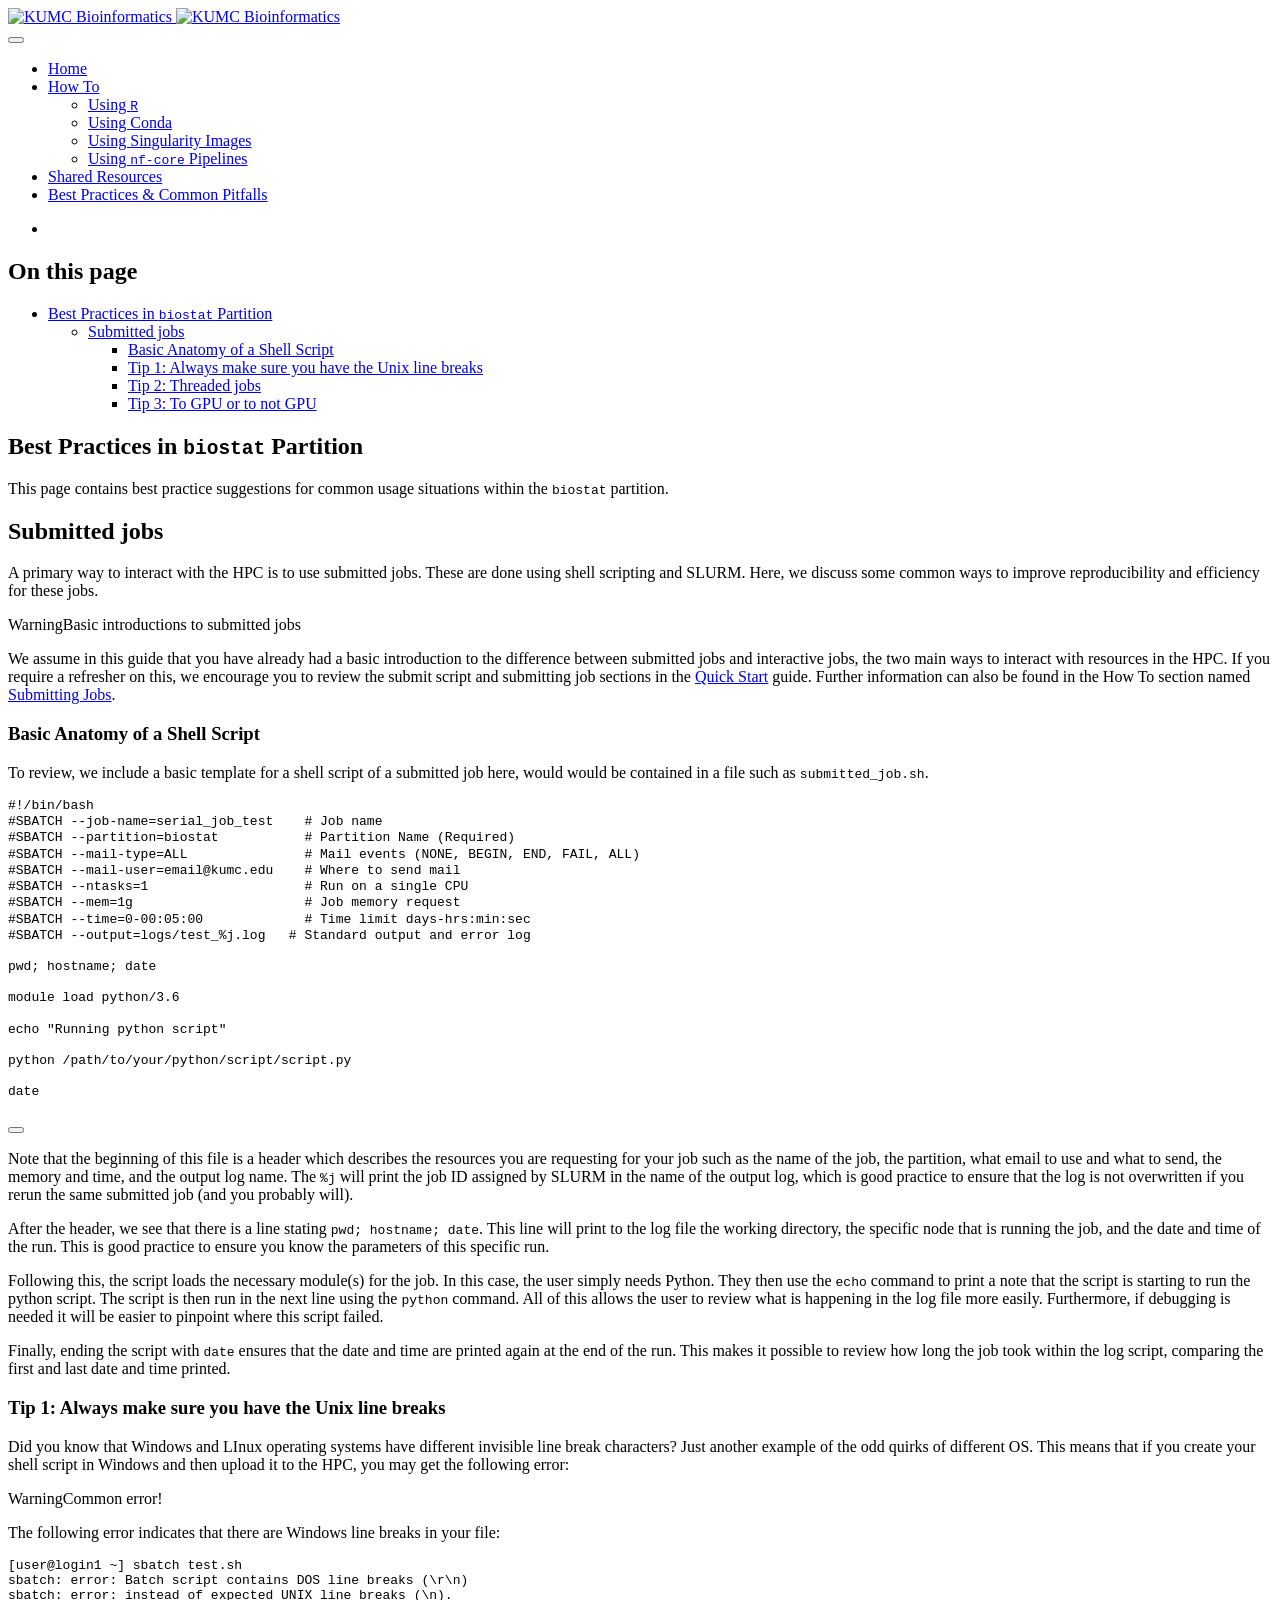
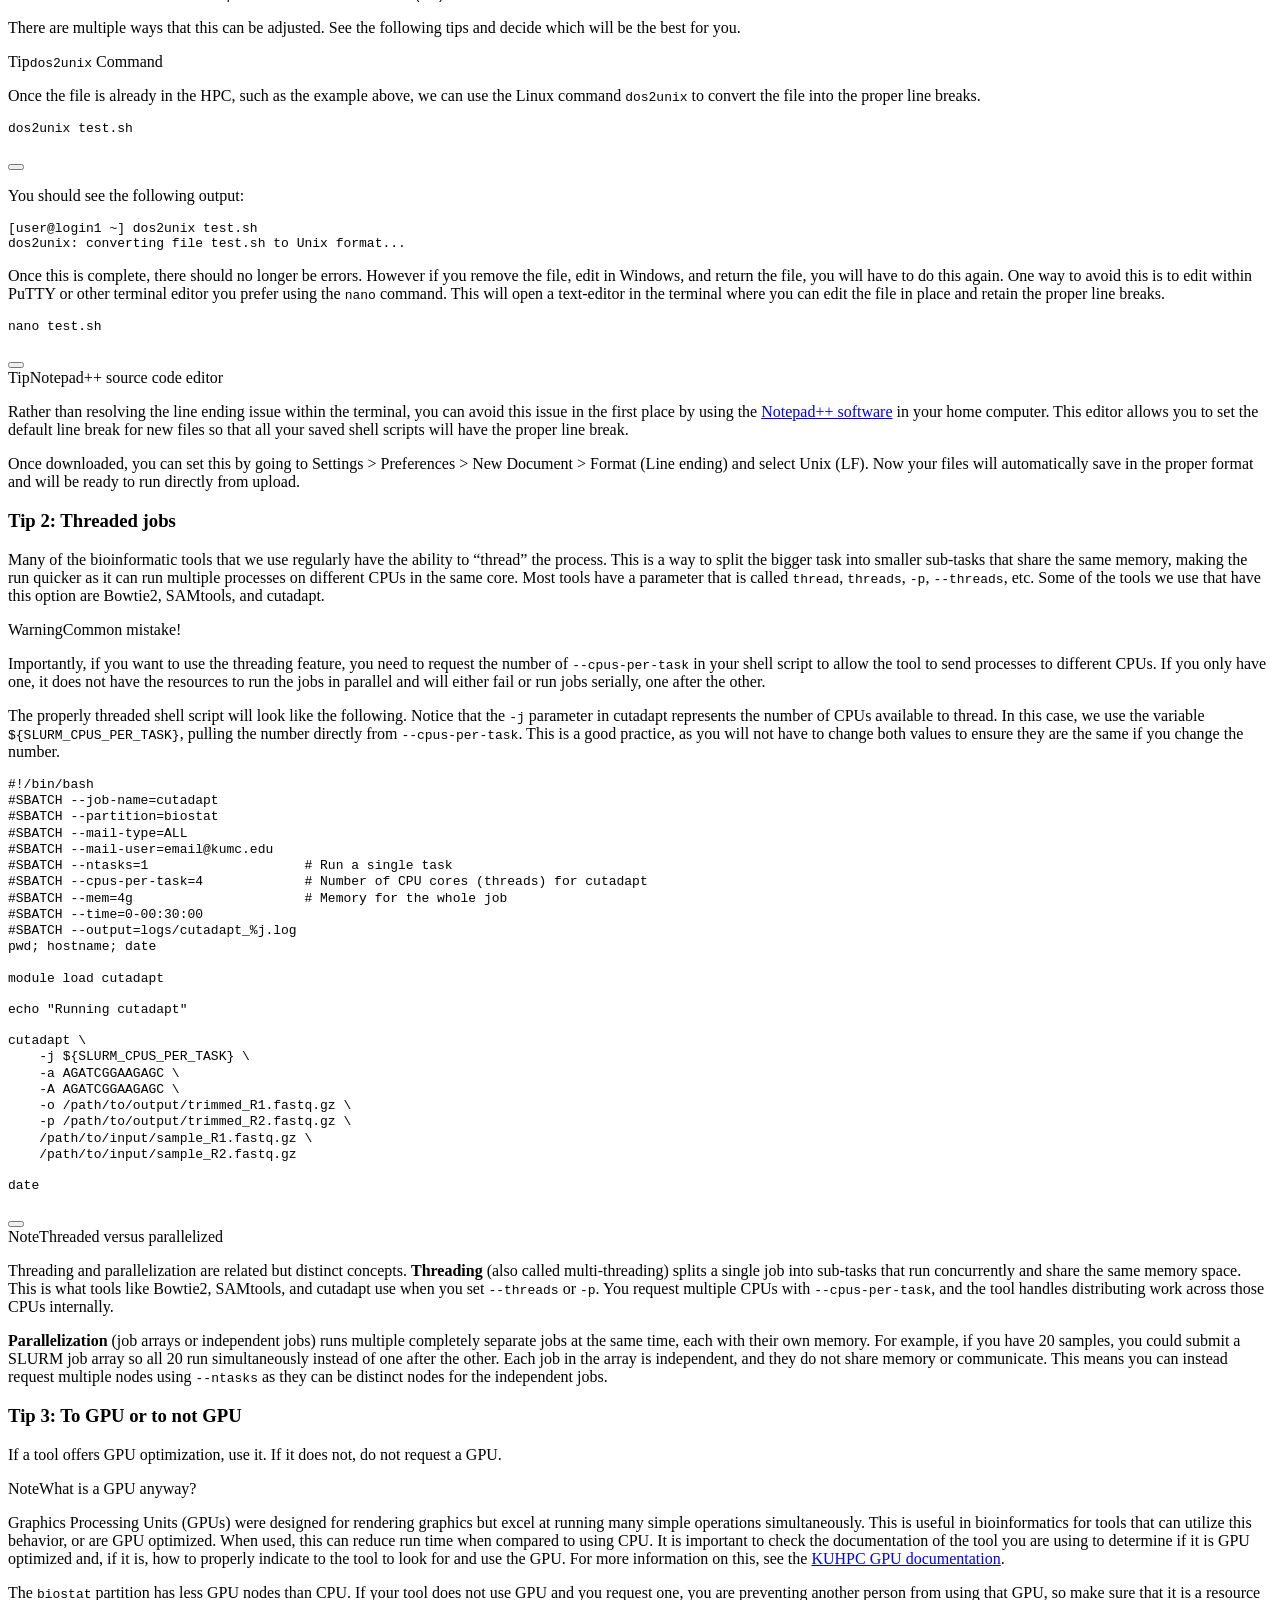
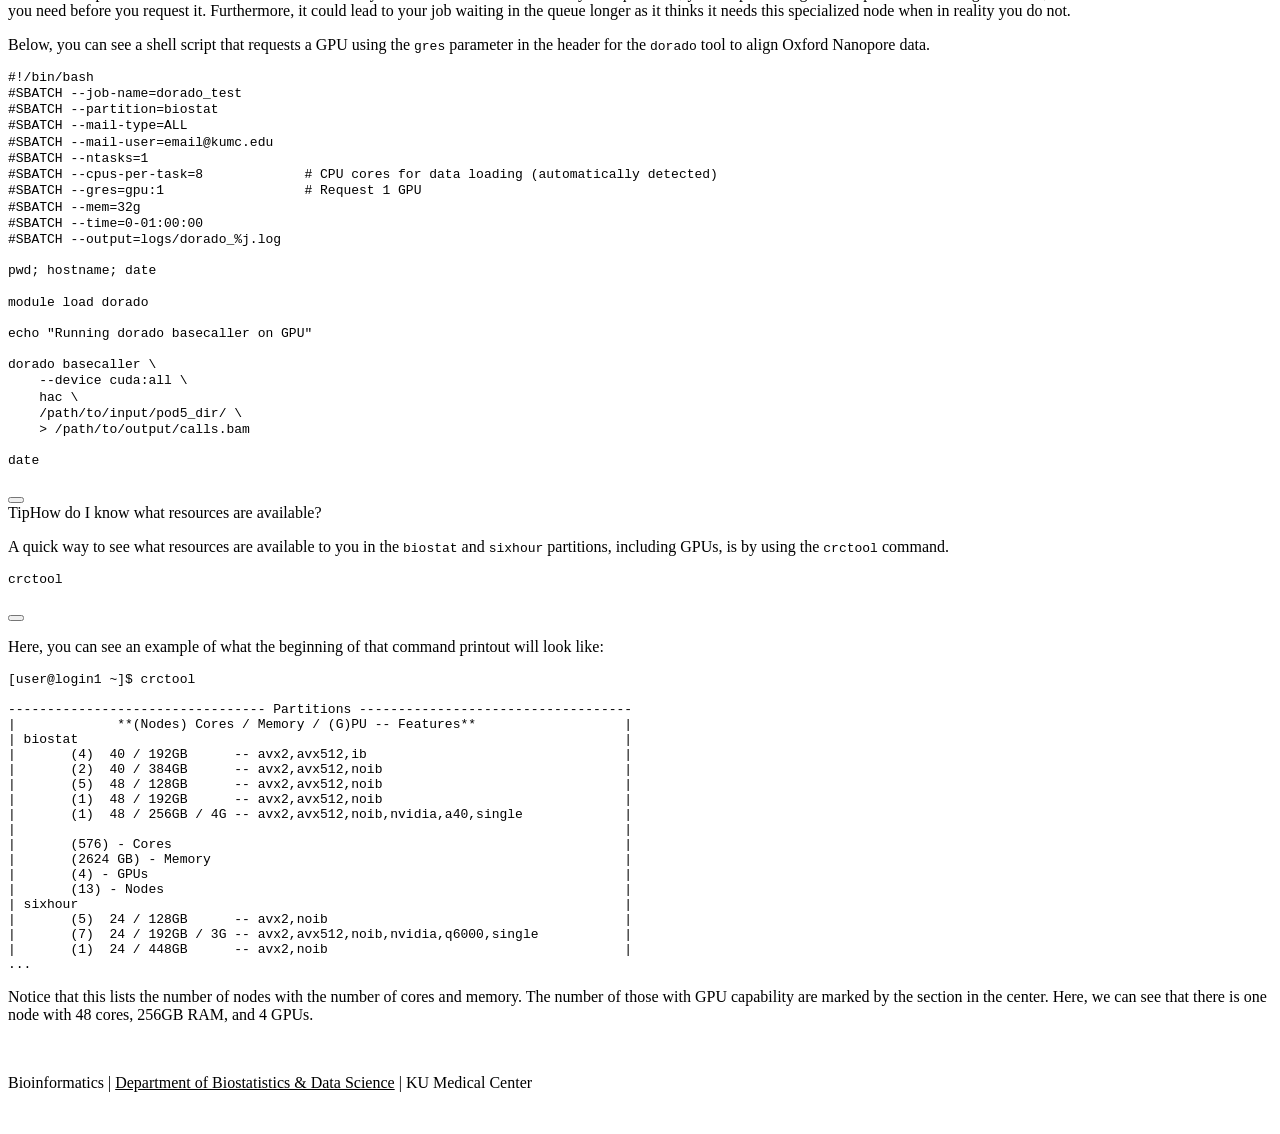
==== docs/best-practices.html @ 010bc14e "Update nf-core" ====
<!DOCTYPE html>
<html xmlns="http://www.w3.org/1999/xhtml" lang="en" xml:lang="en"><head>

<meta charset="utf-8">
<meta name="generator" content="quarto-1.8.25">

<meta name="viewport" content="width=device-width, initial-scale=1.0, user-scalable=yes">


<title>best-practices – Bioinformatics</title>
<style>
code{white-space: pre-wrap;}
span.smallcaps{font-variant: small-caps;}
div.columns{display: flex; gap: min(4vw, 1.5em);}
div.column{flex: auto; overflow-x: auto;}
div.hanging-indent{margin-left: 1.5em; text-indent: -1.5em;}
ul.task-list{list-style: none;}
ul.task-list li input[type="checkbox"] {
  width: 0.8em;
  margin: 0 0.8em 0.2em -1em; /* quarto-specific, see https://github.com/quarto-dev/quarto-cli/issues/4556 */ 
  vertical-align: middle;
}
/* CSS for syntax highlighting */
html { -webkit-text-size-adjust: 100%; }
pre > code.sourceCode { white-space: pre; position: relative; }
pre > code.sourceCode > span { display: inline-block; line-height: 1.25; }
pre > code.sourceCode > span:empty { height: 1.2em; }
.sourceCode { overflow: visible; }
code.sourceCode > span { color: inherit; text-decoration: inherit; }
div.sourceCode { margin: 1em 0; }
pre.sourceCode { margin: 0; }
@media screen {
div.sourceCode { overflow: auto; }
}
@media print {
pre > code.sourceCode { white-space: pre-wrap; }
pre > code.sourceCode > span { text-indent: -5em; padding-left: 5em; }
}
pre.numberSource code
  { counter-reset: source-line 0; }
pre.numberSource code > span
  { position: relative; left: -4em; counter-increment: source-line; }
pre.numberSource code > span > a:first-child::before
  { content: counter(source-line);
    position: relative; left: -1em; text-align: right; vertical-align: baseline;
    border: none; display: inline-block;
    -webkit-touch-callout: none; -webkit-user-select: none;
    -khtml-user-select: none; -moz-user-select: none;
    -ms-user-select: none; user-select: none;
    padding: 0 4px; width: 4em;
  }
pre.numberSource { margin-left: 3em;  padding-left: 4px; }
div.sourceCode
  {   }
@media screen {
pre > code.sourceCode > span > a:first-child::before { text-decoration: underline; }
}
</style>


<script src="site_libs/quarto-nav/quarto-nav.js"></script>
<script src="site_libs/quarto-nav/headroom.min.js"></script>
<script src="site_libs/clipboard/clipboard.min.js"></script>
<script src="site_libs/quarto-search/autocomplete.umd.js"></script>
<script src="site_libs/quarto-search/fuse.min.js"></script>
<script src="site_libs/quarto-search/quarto-search.js"></script>
<meta name="quarto:offset" content="./">
<script src="site_libs/quarto-html/quarto.js" type="module"></script>
<script src="site_libs/quarto-html/tabsets/tabsets.js" type="module"></script>
<script src="site_libs/quarto-html/axe/axe-check.js" type="module"></script>
<script src="site_libs/quarto-html/popper.min.js"></script>
<script src="site_libs/quarto-html/tippy.umd.min.js"></script>
<script src="site_libs/quarto-html/anchor.min.js"></script>
<link href="site_libs/quarto-html/tippy.css" rel="stylesheet">
<link href="site_libs/quarto-html/quarto-syntax-highlighting-7b89279ff1a6dce999919e0e67d4d9ec.css" rel="stylesheet" id="quarto-text-highlighting-styles">
<script src="site_libs/bootstrap/bootstrap.min.js"></script>
<link href="site_libs/bootstrap/bootstrap-icons.css" rel="stylesheet">
<link href="site_libs/bootstrap/bootstrap-247893eebfcb6f5b0aedf5adb7fff1b5.min.css" rel="stylesheet" append-hash="true" id="quarto-bootstrap" data-mode="light">
<script id="quarto-search-options" type="application/json">{
  "location": "navbar",
  "copy-button": false,
  "collapse-after": 3,
  "panel-placement": "end",
  "type": "overlay",
  "limit": 50,
  "keyboard-shortcut": [
    "f",
    "/",
    "s"
  ],
  "show-item-context": false,
  "language": {
    "search-no-results-text": "No results",
    "search-matching-documents-text": "matching documents",
    "search-copy-link-title": "Copy link to search",
    "search-hide-matches-text": "Hide additional matches",
    "search-more-match-text": "more match in this document",
    "search-more-matches-text": "more matches in this document",
    "search-clear-button-title": "Clear",
    "search-text-placeholder": "",
    "search-detached-cancel-button-title": "Cancel",
    "search-submit-button-title": "Submit",
    "search-label": "Search"
  }
}</script>


</head>

<body class="nav-fixed quarto-light">

<div id="quarto-search-results"></div>
  <header id="quarto-header" class="headroom fixed-top">
    <nav class="navbar navbar-expand-lg " data-bs-theme="dark">
      <div class="navbar-container container-fluid">
      <div class="navbar-brand-container mx-auto">
    <a href="./index.html" class="navbar-brand navbar-brand-logo">
    <img src="./assets/jaydoc.png" alt="KUMC Bioinformatics" class="navbar-logo light-content">
    <img src="./assets/jaydoc.png" alt="KUMC Bioinformatics" class="navbar-logo dark-content">
    </a>
  </div>
            <div id="quarto-search" class="" title="Search"></div>
          <button class="navbar-toggler" type="button" data-bs-toggle="collapse" data-bs-target="#navbarCollapse" aria-controls="navbarCollapse" role="menu" aria-expanded="false" aria-label="Toggle navigation" onclick="if (window.quartoToggleHeadroom) { window.quartoToggleHeadroom(); }">
  <span class="navbar-toggler-icon"></span>
</button>
          <div class="collapse navbar-collapse" id="navbarCollapse">
            <ul class="navbar-nav navbar-nav-scroll me-auto">
  <li class="nav-item">
    <a class="nav-link" href="./index.html"> 
<span class="menu-text">Home</span></a>
  </li>  
  <li class="nav-item dropdown ">
    <a class="nav-link dropdown-toggle" href="#" id="nav-menu-how-to" role="link" data-bs-toggle="dropdown" aria-expanded="false">
 <span class="menu-text">How To</span>
    </a>
    <ul class="dropdown-menu" aria-labelledby="nav-menu-how-to">    
        <li>
    <a class="dropdown-item" href="./hpc-R.html">
 <span class="dropdown-text">Using <code>R</code></span></a>
  </li>  
        <li>
    <a class="dropdown-item" href="./using-conda.html">
 <span class="dropdown-text">Using Conda</span></a>
  </li>  
        <li>
    <a class="dropdown-item" href="./hpc-images.html">
 <span class="dropdown-text">Using Singularity Images</span></a>
  </li>  
        <li>
    <a class="dropdown-item" href="./hpc-nfcore.html">
 <span class="dropdown-text">Using <code>nf-core</code> Pipelines</span></a>
  </li>  
    </ul>
  </li>
  <li class="nav-item">
    <a class="nav-link" href="./hpc-shared-resources.html"> 
<span class="menu-text">Shared Resources</span></a>
  </li>  
  <li class="nav-item">
    <a class="nav-link active" href="./best-practices.html" aria-current="page"> 
<span class="menu-text">Best Practices &amp; Common Pitfalls</span></a>
  </li>  
</ul>
            <ul class="navbar-nav navbar-nav-scroll ms-auto">
  <li class="nav-item compact">
    <a class="nav-link" href="https://github.com/kumc-bioinformatics/kumc-bioinformatics"> <i class="bi bi-github" role="img" aria-label="GitHub">
</i> 
<span class="menu-text"></span></a>
  </li>  
</ul>
          </div> <!-- /navcollapse -->
            <div class="quarto-navbar-tools">
</div>
      </div> <!-- /container-fluid -->
    </nav>
</header>
<!-- content -->
<div id="quarto-content" class="quarto-container page-columns page-rows-contents page-layout-article page-navbar">
<!-- sidebar -->
<!-- margin-sidebar -->
    <div id="quarto-margin-sidebar" class="sidebar margin-sidebar">
        <nav id="TOC" role="doc-toc" class="toc-active">
    <h2 id="toc-title">On this page</h2>
   
  <ul>
  <li><a href="#best-practices-in-biostat-partition" id="toc-best-practices-in-biostat-partition" class="nav-link active" data-scroll-target="#best-practices-in-biostat-partition">Best Practices in <code>biostat</code> Partition</a>
  <ul class="collapse">
  <li><a href="#submitted-jobs" id="toc-submitted-jobs" class="nav-link" data-scroll-target="#submitted-jobs">Submitted jobs</a>
  <ul class="collapse">
  <li><a href="#basic-anatomy-of-a-shell-script" id="toc-basic-anatomy-of-a-shell-script" class="nav-link" data-scroll-target="#basic-anatomy-of-a-shell-script">Basic Anatomy of a Shell Script</a></li>
  <li><a href="#tip-1-always-make-sure-you-have-the-unix-line-breaks" id="toc-tip-1-always-make-sure-you-have-the-unix-line-breaks" class="nav-link" data-scroll-target="#tip-1-always-make-sure-you-have-the-unix-line-breaks">Tip 1: Always make sure you have the Unix line breaks</a></li>
  <li><a href="#tip-2-threaded-jobs" id="toc-tip-2-threaded-jobs" class="nav-link" data-scroll-target="#tip-2-threaded-jobs">Tip 2: Threaded jobs</a></li>
  <li><a href="#tip-3-to-gpu-or-to-not-gpu" id="toc-tip-3-to-gpu-or-to-not-gpu" class="nav-link" data-scroll-target="#tip-3-to-gpu-or-to-not-gpu">Tip 3: To GPU or to not GPU</a></li>
  </ul></li>
  </ul></li>
  </ul>
</nav>
    </div>
<!-- main -->
<main class="content" id="quarto-document-content"><header id="title-block-header" class="quarto-title-block"></header>




<section id="best-practices-in-biostat-partition" class="level1">
<h1>Best Practices in <code>biostat</code> Partition</h1>
<p>This page contains best practice suggestions for common usage situations within the <code>biostat</code> partition.</p>
<section id="submitted-jobs" class="level2">
<h2 class="anchored" data-anchor-id="submitted-jobs">Submitted jobs</h2>
<p>A primary way to interact with the HPC is to use submitted jobs. These are done using shell scripting and SLURM. Here, we discuss some common ways to improve reproducibility and efficiency for these jobs.</p>
<div class="callout callout-style-default callout-warning callout-titled">
<div class="callout-header d-flex align-content-center">
<div class="callout-icon-container">
<i class="callout-icon"></i>
</div>
<div class="callout-title-container flex-fill">
<span class="screen-reader-only">Warning</span>Basic introductions to submitted jobs
</div>
</div>
<div class="callout-body-container callout-body">
<p>We assume in this guide that you have already had a basic introduction to the difference between submitted jobs and interactive jobs, the two main ways to interact with resources in the HPC. If you require a refresher on this, we encourage you to review the submit script and submitting job sections in the <a href="https://docs.crc.ku.edu/quick-start/#submit-script">Quick Start</a> guide. Further information can also be found in the How To section named <a href="https://docs.crc.ku.edu/how-to/submitting-jobs/">Submitting Jobs</a>.</p>
</div>
</div>
<section id="basic-anatomy-of-a-shell-script" class="level3">
<h3 class="anchored" data-anchor-id="basic-anatomy-of-a-shell-script">Basic Anatomy of a Shell Script</h3>
<p>To review, we include a basic template for a shell script of a submitted job here, would would be contained in a file such as <code>submitted_job.sh</code>.</p>
<div class="code-copy-outer-scaffold"><div class="sourceCode" id="cb1"><pre class="sourceCode bash code-with-copy"><code class="sourceCode bash"><span id="cb1-1"><a href="#cb1-1" aria-hidden="true" tabindex="-1"></a><span class="co">#!/bin/bash</span></span>
<span id="cb1-2"><a href="#cb1-2" aria-hidden="true" tabindex="-1"></a><span class="co">#SBATCH --job-name=serial_job_test    # Job name</span></span>
<span id="cb1-3"><a href="#cb1-3" aria-hidden="true" tabindex="-1"></a><span class="co">#SBATCH --partition=biostat           # Partition Name (Required)</span></span>
<span id="cb1-4"><a href="#cb1-4" aria-hidden="true" tabindex="-1"></a><span class="co">#SBATCH --mail-type=ALL               # Mail events (NONE, </span><span class="re">BEGIN</span><span class="co">, </span><span class="re">END</span><span class="co">, FAIL, ALL)</span></span>
<span id="cb1-5"><a href="#cb1-5" aria-hidden="true" tabindex="-1"></a><span class="co">#SBATCH --mail-user=email@kumc.edu    # Where to send mail</span></span>
<span id="cb1-6"><a href="#cb1-6" aria-hidden="true" tabindex="-1"></a><span class="co">#SBATCH --ntasks=1                    # Run on a single CPU</span></span>
<span id="cb1-7"><a href="#cb1-7" aria-hidden="true" tabindex="-1"></a><span class="co">#SBATCH --mem=1g                      # Job memory request</span></span>
<span id="cb1-8"><a href="#cb1-8" aria-hidden="true" tabindex="-1"></a><span class="co">#SBATCH --time=0-00:05:00             # Time limit days-hrs:min:sec</span></span>
<span id="cb1-9"><a href="#cb1-9" aria-hidden="true" tabindex="-1"></a><span class="co">#SBATCH --output=logs/test_%j.log   # Standard output and error log</span></span>
<span id="cb1-10"><a href="#cb1-10" aria-hidden="true" tabindex="-1"></a></span>
<span id="cb1-11"><a href="#cb1-11" aria-hidden="true" tabindex="-1"></a><span class="bu">pwd</span><span class="kw">;</span> <span class="fu">hostname</span><span class="kw">;</span> <span class="fu">date</span></span>
<span id="cb1-12"><a href="#cb1-12" aria-hidden="true" tabindex="-1"></a></span>
<span id="cb1-13"><a href="#cb1-13" aria-hidden="true" tabindex="-1"></a><span class="ex">module</span> load python/3.6</span>
<span id="cb1-14"><a href="#cb1-14" aria-hidden="true" tabindex="-1"></a></span>
<span id="cb1-15"><a href="#cb1-15" aria-hidden="true" tabindex="-1"></a><span class="bu">echo</span> <span class="st">"Running python script"</span></span>
<span id="cb1-16"><a href="#cb1-16" aria-hidden="true" tabindex="-1"></a></span>
<span id="cb1-17"><a href="#cb1-17" aria-hidden="true" tabindex="-1"></a><span class="ex">python</span> /path/to/your/python/script/script.py</span>
<span id="cb1-18"><a href="#cb1-18" aria-hidden="true" tabindex="-1"></a></span>
<span id="cb1-19"><a href="#cb1-19" aria-hidden="true" tabindex="-1"></a><span class="fu">date</span></span></code></pre></div><button title="Copy to Clipboard" class="code-copy-button"><i class="bi"></i></button></div>
<p>Note that the beginning of this file is a header which describes the resources you are requesting for your job such as the name of the job, the partition, what email to use and what to send, the memory and time, and the output log name. The <code>%j</code> will print the job ID assigned by SLURM in the name of the output log, which is good practice to ensure that the log is not overwritten if you rerun the same submitted job (and you probably will).</p>
<p>After the header, we see that there is a line stating <code>pwd; hostname; date</code>. This line will print to the log file the working directory, the specific node that is running the job, and the date and time of the run. This is good practice to ensure you know the parameters of this specific run.</p>
<p>Following this, the script loads the necessary module(s) for the job. In this case, the user simply needs Python. They then use the <code>echo</code> command to print a note that the script is starting to run the python script. The script is then run in the next line using the <code>python</code> command. All of this allows the user to review what is happening in the log file more easily. Furthermore, if debugging is needed it will be easier to pinpoint where this script failed.</p>
<p>Finally, ending the script with <code>date</code> ensures that the date and time are printed again at the end of the run. This makes it possible to review how long the job took within the log script, comparing the first and last date and time printed.</p>
</section>
<section id="tip-1-always-make-sure-you-have-the-unix-line-breaks" class="level3">
<h3 class="anchored" data-anchor-id="tip-1-always-make-sure-you-have-the-unix-line-breaks">Tip 1: Always make sure you have the Unix line breaks</h3>
<p>Did you know that Windows and LInux operating systems have different invisible line break characters? Just another example of the odd quirks of different OS. This means that if you create your shell script in Windows and then upload it to the HPC, you may get the following error:</p>
<div class="callout callout-style-default callout-warning callout-titled">
<div class="callout-header d-flex align-content-center">
<div class="callout-icon-container">
<i class="callout-icon"></i>
</div>
<div class="callout-title-container flex-fill">
<span class="screen-reader-only">Warning</span>Common error!
</div>
</div>
<div class="callout-body-container callout-body">
<p>The following error indicates that there are Windows line breaks in your file:</p>
<pre class="console"><code>[user@login1 ~] sbatch test.sh
sbatch: error: Batch script contains DOS line breaks (\r\n)
sbatch: error: instead of expected UNIX line breaks (\n).</code></pre>
</div>
</div>
<p>There are multiple ways that this can be adjusted. See the following tips and decide which will be the best for you.</p>
<div class="callout callout-style-default callout-tip callout-titled">
<div class="callout-header d-flex align-content-center">
<div class="callout-icon-container">
<i class="callout-icon"></i>
</div>
<div class="callout-title-container flex-fill">
<span class="screen-reader-only">Tip</span><code>dos2unix</code> Command
</div>
</div>
<div class="callout-body-container callout-body">
<p>Once the file is already in the HPC, such as the example above, we can use the Linux command <code>dos2unix</code> to convert the file into the proper line breaks.</p>
<div class="code-copy-outer-scaffold"><div class="sourceCode" id="cb3"><pre class="sourceCode bash code-with-copy"><code class="sourceCode bash"><span id="cb3-1"><a href="#cb3-1" aria-hidden="true" tabindex="-1"></a><span class="ex">dos2unix</span> test.sh</span></code></pre></div><button title="Copy to Clipboard" class="code-copy-button"><i class="bi"></i></button></div>
<p>You should see the following output:</p>
<pre class="console"><code>[user@login1 ~] dos2unix test.sh
dos2unix: converting file test.sh to Unix format...</code></pre>
<p>Once this is complete, there should no longer be errors. However if you remove the file, edit in Windows, and return the file, you will have to do this again. One way to avoid this is to edit within PuTTY or other terminal editor you prefer using the <code>nano</code> command. This will open a text-editor in the terminal where you can edit the file in place and retain the proper line breaks.</p>
<div class="code-copy-outer-scaffold"><div class="sourceCode" id="cb5"><pre class="sourceCode bash code-with-copy"><code class="sourceCode bash"><span id="cb5-1"><a href="#cb5-1" aria-hidden="true" tabindex="-1"></a><span class="fu">nano</span> test.sh</span></code></pre></div><button title="Copy to Clipboard" class="code-copy-button"><i class="bi"></i></button></div>
</div>
</div>
<div class="callout callout-style-default callout-tip callout-titled">
<div class="callout-header d-flex align-content-center">
<div class="callout-icon-container">
<i class="callout-icon"></i>
</div>
<div class="callout-title-container flex-fill">
<span class="screen-reader-only">Tip</span>Notepad++ source code editor
</div>
</div>
<div class="callout-body-container callout-body">
<p>Rather than resolving the line ending issue within the terminal, you can avoid this issue in the first place by using the <a href="https://notepad-plus-plus.org/">Notepad++ software</a> in your home computer. This editor allows you to set the default line break for new files so that all your saved shell scripts will have the proper line break.</p>
<p>Once downloaded, you can set this by going to Settings &gt; Preferences &gt; New Document &gt; Format (Line ending) and select Unix (LF). Now your files will automatically save in the proper format and will be ready to run directly from upload.</p>
</div>
</div>
</section>
<section id="tip-2-threaded-jobs" class="level3">
<h3 class="anchored" data-anchor-id="tip-2-threaded-jobs">Tip 2: Threaded jobs</h3>
<p>Many of the bioinformatic tools that we use regularly have the ability to “thread” the process. This is a way to split the bigger task into smaller sub-tasks that share the same memory, making the run quicker as it can run multiple processes on different CPUs in the same core. Most tools have a parameter that is called <code>thread</code>, <code>threads</code>, <code>-p</code>, <code>--threads</code>, etc. Some of the tools we use that have this option are Bowtie2, SAMtools, and cutadapt.</p>
<div class="callout callout-style-default callout-warning callout-titled">
<div class="callout-header d-flex align-content-center">
<div class="callout-icon-container">
<i class="callout-icon"></i>
</div>
<div class="callout-title-container flex-fill">
<span class="screen-reader-only">Warning</span>Common mistake!
</div>
</div>
<div class="callout-body-container callout-body">
<p>Importantly, if you want to use the threading feature, you need to request the number of <code>--cpus-per-task</code> in your shell script to allow the tool to send processes to different CPUs. If you only have one, it does not have the resources to run the jobs in parallel and will either fail or run jobs serially, one after the other.</p>
</div>
</div>
<p>The properly threaded shell script will look like the following. Notice that the <code>-j</code> parameter in cutadapt represents the number of CPUs available to thread. In this case, we use the variable <code>${SLURM_CPUS_PER_TASK}</code>, pulling the number directly from <code>--cpus-per-task</code>. This is a good practice, as you will not have to change both values to ensure they are the same if you change the number.</p>
<div class="code-copy-outer-scaffold"><div class="sourceCode" id="cb6"><pre class="sourceCode bash code-with-copy"><code class="sourceCode bash"><span id="cb6-1"><a href="#cb6-1" aria-hidden="true" tabindex="-1"></a><span class="co">#!/bin/bash</span></span>
<span id="cb6-2"><a href="#cb6-2" aria-hidden="true" tabindex="-1"></a><span class="co">#SBATCH --job-name=cutadapt</span></span>
<span id="cb6-3"><a href="#cb6-3" aria-hidden="true" tabindex="-1"></a><span class="co">#SBATCH --partition=biostat</span></span>
<span id="cb6-4"><a href="#cb6-4" aria-hidden="true" tabindex="-1"></a><span class="co">#SBATCH --mail-type=ALL</span></span>
<span id="cb6-5"><a href="#cb6-5" aria-hidden="true" tabindex="-1"></a><span class="co">#SBATCH --mail-user=email@kumc.edu</span></span>
<span id="cb6-6"><a href="#cb6-6" aria-hidden="true" tabindex="-1"></a><span class="co">#SBATCH --ntasks=1                    # Run a single task</span></span>
<span id="cb6-7"><a href="#cb6-7" aria-hidden="true" tabindex="-1"></a><span class="co">#SBATCH --cpus-per-task=4             # Number of CPU cores (threads) for cutadapt</span></span>
<span id="cb6-8"><a href="#cb6-8" aria-hidden="true" tabindex="-1"></a><span class="co">#SBATCH --mem=4g                      # Memory for the whole job</span></span>
<span id="cb6-9"><a href="#cb6-9" aria-hidden="true" tabindex="-1"></a><span class="co">#SBATCH --time=0-00:30:00</span></span>
<span id="cb6-10"><a href="#cb6-10" aria-hidden="true" tabindex="-1"></a><span class="co">#SBATCH --output=logs/cutadapt_%j.log</span></span>
<span id="cb6-11"><a href="#cb6-11" aria-hidden="true" tabindex="-1"></a><span class="bu">pwd</span><span class="kw">;</span> <span class="fu">hostname</span><span class="kw">;</span> <span class="fu">date</span></span>
<span id="cb6-12"><a href="#cb6-12" aria-hidden="true" tabindex="-1"></a></span>
<span id="cb6-13"><a href="#cb6-13" aria-hidden="true" tabindex="-1"></a><span class="ex">module</span> load cutadapt</span>
<span id="cb6-14"><a href="#cb6-14" aria-hidden="true" tabindex="-1"></a></span>
<span id="cb6-15"><a href="#cb6-15" aria-hidden="true" tabindex="-1"></a><span class="bu">echo</span> <span class="st">"Running cutadapt"</span></span>
<span id="cb6-16"><a href="#cb6-16" aria-hidden="true" tabindex="-1"></a></span>
<span id="cb6-17"><a href="#cb6-17" aria-hidden="true" tabindex="-1"></a><span class="ex">cutadapt</span> <span class="dt">\</span></span>
<span id="cb6-18"><a href="#cb6-18" aria-hidden="true" tabindex="-1"></a>    <span class="at">-j</span> <span class="va">${SLURM_CPUS_PER_TASK}</span> <span class="dt">\</span></span>
<span id="cb6-19"><a href="#cb6-19" aria-hidden="true" tabindex="-1"></a>    <span class="at">-a</span> AGATCGGAAGAGC <span class="dt">\</span></span>
<span id="cb6-20"><a href="#cb6-20" aria-hidden="true" tabindex="-1"></a>    <span class="at">-A</span> AGATCGGAAGAGC <span class="dt">\</span></span>
<span id="cb6-21"><a href="#cb6-21" aria-hidden="true" tabindex="-1"></a>    <span class="at">-o</span> /path/to/output/trimmed_R1.fastq.gz <span class="dt">\</span></span>
<span id="cb6-22"><a href="#cb6-22" aria-hidden="true" tabindex="-1"></a>    <span class="at">-p</span> /path/to/output/trimmed_R2.fastq.gz <span class="dt">\</span></span>
<span id="cb6-23"><a href="#cb6-23" aria-hidden="true" tabindex="-1"></a>    /path/to/input/sample_R1.fastq.gz <span class="dt">\</span></span>
<span id="cb6-24"><a href="#cb6-24" aria-hidden="true" tabindex="-1"></a>    /path/to/input/sample_R2.fastq.gz</span>
<span id="cb6-25"><a href="#cb6-25" aria-hidden="true" tabindex="-1"></a></span>
<span id="cb6-26"><a href="#cb6-26" aria-hidden="true" tabindex="-1"></a><span class="fu">date</span></span></code></pre></div><button title="Copy to Clipboard" class="code-copy-button"><i class="bi"></i></button></div>
<div class="callout callout-style-default callout-note callout-titled">
<div class="callout-header d-flex align-content-center">
<div class="callout-icon-container">
<i class="callout-icon"></i>
</div>
<div class="callout-title-container flex-fill">
<span class="screen-reader-only">Note</span>Threaded versus parallelized
</div>
</div>
<div class="callout-body-container callout-body">
<p>Threading and parallelization are related but distinct concepts. <strong>Threading</strong> (also called multi-threading) splits a single job into sub-tasks that run concurrently and share the same memory space. This is what tools like Bowtie2, SAMtools, and cutadapt use when you set <code>--threads</code> or <code>-p</code>. You request multiple CPUs with <code>--cpus-per-task</code>, and the tool handles distributing work across those CPUs internally.</p>
<p><strong>Parallelization</strong> (job arrays or independent jobs) runs multiple completely separate jobs at the same time, each with their own memory. For example, if you have 20 samples, you could submit a SLURM job array so all 20 run simultaneously instead of one after the other. Each job in the array is independent, and they do not share memory or communicate. This means you can instead request multiple nodes using <code>--ntasks</code> as they can be distinct nodes for the independent jobs.</p>
</div>
</div>
</section>
<section id="tip-3-to-gpu-or-to-not-gpu" class="level3">
<h3 class="anchored" data-anchor-id="tip-3-to-gpu-or-to-not-gpu">Tip 3: To GPU or to not GPU</h3>
<p>If a tool offers GPU optimization, use it. If it does not, do not request a GPU.</p>
<div class="callout callout-style-default callout-note callout-titled">
<div class="callout-header d-flex align-content-center">
<div class="callout-icon-container">
<i class="callout-icon"></i>
</div>
<div class="callout-title-container flex-fill">
<span class="screen-reader-only">Note</span>What is a GPU anyway?
</div>
</div>
<div class="callout-body-container callout-body">
<p>Graphics Processing Units (GPUs) were designed for rendering graphics but excel at running many simple operations simultaneously. This is useful in bioinformatics for tools that can utilize this behavior, or are GPU optimized. When used, this can reduce run time when compared to using CPU. It is important to check the documentation of the tool you are using to determine if it is GPU optimized and, if it is, how to properly indicate to the tool to look for and use the GPU. For more information on this, see the <a href="https://docs.crc.ku.edu/how-to/submitting-jobs/#gpu">KUHPC GPU documentation</a>.</p>
</div>
</div>
<p>The <code>biostat</code> partition has less GPU nodes than CPU. If your tool does not use GPU and you request one, you are preventing another person from using that GPU, so make sure that it is a resource you need before you request it. Furthermore, it could lead to your job waiting in the queue longer as it thinks it needs this specialized node when in reality you do not.</p>
<p>Below, you can see a shell script that requests a GPU using the <code>gres</code> parameter in the header for the <code>dorado</code> tool to align Oxford Nanopore data.</p>
<div class="code-copy-outer-scaffold"><div class="sourceCode" id="cb7"><pre class="sourceCode bash code-with-copy"><code class="sourceCode bash"><span id="cb7-1"><a href="#cb7-1" aria-hidden="true" tabindex="-1"></a><span class="co">#!/bin/bash</span></span>
<span id="cb7-2"><a href="#cb7-2" aria-hidden="true" tabindex="-1"></a><span class="co">#SBATCH --job-name=dorado_test</span></span>
<span id="cb7-3"><a href="#cb7-3" aria-hidden="true" tabindex="-1"></a><span class="co">#SBATCH --partition=biostat</span></span>
<span id="cb7-4"><a href="#cb7-4" aria-hidden="true" tabindex="-1"></a><span class="co">#SBATCH --mail-type=ALL</span></span>
<span id="cb7-5"><a href="#cb7-5" aria-hidden="true" tabindex="-1"></a><span class="co">#SBATCH --mail-user=email@kumc.edu</span></span>
<span id="cb7-6"><a href="#cb7-6" aria-hidden="true" tabindex="-1"></a><span class="co">#SBATCH --ntasks=1</span></span>
<span id="cb7-7"><a href="#cb7-7" aria-hidden="true" tabindex="-1"></a><span class="co">#SBATCH --cpus-per-task=8             # CPU cores for data loading (automatically detected)</span></span>
<span id="cb7-8"><a href="#cb7-8" aria-hidden="true" tabindex="-1"></a><span class="co">#SBATCH --gres=gpu:1                  # Request 1 GPU</span></span>
<span id="cb7-9"><a href="#cb7-9" aria-hidden="true" tabindex="-1"></a><span class="co">#SBATCH --mem=32g</span></span>
<span id="cb7-10"><a href="#cb7-10" aria-hidden="true" tabindex="-1"></a><span class="co">#SBATCH --time=0-01:00:00</span></span>
<span id="cb7-11"><a href="#cb7-11" aria-hidden="true" tabindex="-1"></a><span class="co">#SBATCH --output=logs/dorado_%j.log</span></span>
<span id="cb7-12"><a href="#cb7-12" aria-hidden="true" tabindex="-1"></a></span>
<span id="cb7-13"><a href="#cb7-13" aria-hidden="true" tabindex="-1"></a><span class="bu">pwd</span><span class="kw">;</span> <span class="fu">hostname</span><span class="kw">;</span> <span class="fu">date</span></span>
<span id="cb7-14"><a href="#cb7-14" aria-hidden="true" tabindex="-1"></a></span>
<span id="cb7-15"><a href="#cb7-15" aria-hidden="true" tabindex="-1"></a><span class="ex">module</span> load dorado</span>
<span id="cb7-16"><a href="#cb7-16" aria-hidden="true" tabindex="-1"></a></span>
<span id="cb7-17"><a href="#cb7-17" aria-hidden="true" tabindex="-1"></a><span class="bu">echo</span> <span class="st">"Running dorado basecaller on GPU"</span></span>
<span id="cb7-18"><a href="#cb7-18" aria-hidden="true" tabindex="-1"></a></span>
<span id="cb7-19"><a href="#cb7-19" aria-hidden="true" tabindex="-1"></a><span class="ex">dorado</span> basecaller <span class="dt">\</span></span>
<span id="cb7-20"><a href="#cb7-20" aria-hidden="true" tabindex="-1"></a>    <span class="at">--device</span> cuda:all <span class="dt">\</span></span>
<span id="cb7-21"><a href="#cb7-21" aria-hidden="true" tabindex="-1"></a>    hac <span class="dt">\</span></span>
<span id="cb7-22"><a href="#cb7-22" aria-hidden="true" tabindex="-1"></a>    /path/to/input/pod5_dir/ <span class="dt">\</span></span>
<span id="cb7-23"><a href="#cb7-23" aria-hidden="true" tabindex="-1"></a>    <span class="op">&gt;</span> /path/to/output/calls.bam</span>
<span id="cb7-24"><a href="#cb7-24" aria-hidden="true" tabindex="-1"></a></span>
<span id="cb7-25"><a href="#cb7-25" aria-hidden="true" tabindex="-1"></a><span class="fu">date</span></span></code></pre></div><button title="Copy to Clipboard" class="code-copy-button"><i class="bi"></i></button></div>
<div class="callout callout-style-default callout-tip callout-titled">
<div class="callout-header d-flex align-content-center">
<div class="callout-icon-container">
<i class="callout-icon"></i>
</div>
<div class="callout-title-container flex-fill">
<span class="screen-reader-only">Tip</span>How do I know what resources are available?
</div>
</div>
<div class="callout-body-container callout-body">
<p>A quick way to see what resources are available to you in the <code>biostat</code> and <code>sixhour</code> partitions, including GPUs, is by using the <code>crctool</code> command.</p>
<div class="code-copy-outer-scaffold"><div class="sourceCode" id="cb8"><pre class="sourceCode bash code-with-copy"><code class="sourceCode bash"><span id="cb8-1"><a href="#cb8-1" aria-hidden="true" tabindex="-1"></a><span class="ex">crctool</span></span></code></pre></div><button title="Copy to Clipboard" class="code-copy-button"><i class="bi"></i></button></div>
<p>Here, you can see an example of what the beginning of that command printout will look like:</p>
<pre class="console"><code>[user@login1 ~]$ crctool

--------------------------------- Partitions -----------------------------------
|             **(Nodes) Cores / Memory / (G)PU -- Features**                   |
| biostat                                                                      |
|       (4)  40 / 192GB      -- avx2,avx512,ib                                 |
|       (2)  40 / 384GB      -- avx2,avx512,noib                               |
|       (5)  48 / 128GB      -- avx2,avx512,noib                               |
|       (1)  48 / 192GB      -- avx2,avx512,noib                               |
|       (1)  48 / 256GB / 4G -- avx2,avx512,noib,nvidia,a40,single             |
|                                                                              |
|       (576) - Cores                                                          |
|       (2624 GB) - Memory                                                     |
|       (4) - GPUs                                                             |
|       (13) - Nodes                                                           |
| sixhour                                                                      |
|       (5)  24 / 128GB      -- avx2,noib                                      |
|       (7)  24 / 192GB / 3G -- avx2,avx512,noib,nvidia,q6000,single           |
|       (1)  24 / 448GB      -- avx2,noib                                      |
...</code></pre>
<p>Notice that this lists the number of nodes with the number of cores and memory. The number of those with GPU capability are marked by the section in the center. Here, we can see that there is one node with 48 cores, 256GB RAM, and 4 GPUs.</p>
</div>
</div>


</section>
</section>
</section>

</main> <!-- /main -->
<script id="quarto-html-after-body" type="application/javascript">
  window.document.addEventListener("DOMContentLoaded", function (event) {
    const icon = "";
    const anchorJS = new window.AnchorJS();
    anchorJS.options = {
      placement: 'right',
      icon: icon
    };
    anchorJS.add('.anchored');
    const isCodeAnnotation = (el) => {
      for (const clz of el.classList) {
        if (clz.startsWith('code-annotation-')) {                     
          return true;
        }
      }
      return false;
    }
    const onCopySuccess = function(e) {
      // button target
      const button = e.trigger;
      // don't keep focus
      button.blur();
      // flash "checked"
      button.classList.add('code-copy-button-checked');
      var currentTitle = button.getAttribute("title");
      button.setAttribute("title", "Copied!");
      let tooltip;
      if (window.bootstrap) {
        button.setAttribute("data-bs-toggle", "tooltip");
        button.setAttribute("data-bs-placement", "left");
        button.setAttribute("data-bs-title", "Copied!");
        tooltip = new bootstrap.Tooltip(button, 
          { trigger: "manual", 
            customClass: "code-copy-button-tooltip",
            offset: [0, -8]});
        tooltip.show();    
      }
      setTimeout(function() {
        if (tooltip) {
          tooltip.hide();
          button.removeAttribute("data-bs-title");
          button.removeAttribute("data-bs-toggle");
          button.removeAttribute("data-bs-placement");
        }
        button.setAttribute("title", currentTitle);
        button.classList.remove('code-copy-button-checked');
      }, 1000);
      // clear code selection
      e.clearSelection();
    }
    const getTextToCopy = function(trigger) {
      const outerScaffold = trigger.parentElement.cloneNode(true);
      const codeEl = outerScaffold.querySelector('code');
      for (const childEl of codeEl.children) {
        if (isCodeAnnotation(childEl)) {
          childEl.remove();
        }
      }
      return codeEl.innerText;
    }
    const clipboard = new window.ClipboardJS('.code-copy-button:not([data-in-quarto-modal])', {
      text: getTextToCopy
    });
    clipboard.on('success', onCopySuccess);
    if (window.document.getElementById('quarto-embedded-source-code-modal')) {
      const clipboardModal = new window.ClipboardJS('.code-copy-button[data-in-quarto-modal]', {
        text: getTextToCopy,
        container: window.document.getElementById('quarto-embedded-source-code-modal')
      });
      clipboardModal.on('success', onCopySuccess);
    }
      var localhostRegex = new RegExp(/^(?:http|https):\/\/localhost\:?[0-9]*\//);
      var mailtoRegex = new RegExp(/^mailto:/);
        var filterRegex = new RegExp('/' + window.location.host + '/');
      var isInternal = (href) => {
          return filterRegex.test(href) || localhostRegex.test(href) || mailtoRegex.test(href);
      }
      // Inspect non-navigation links and adorn them if external
     var links = window.document.querySelectorAll('a[href]:not(.nav-link):not(.navbar-brand):not(.toc-action):not(.sidebar-link):not(.sidebar-item-toggle):not(.pagination-link):not(.no-external):not([aria-hidden]):not(.dropdown-item):not(.quarto-navigation-tool):not(.about-link)');
      for (var i=0; i<links.length; i++) {
        const link = links[i];
        if (!isInternal(link.href)) {
          // undo the damage that might have been done by quarto-nav.js in the case of
          // links that we want to consider external
          if (link.dataset.originalHref !== undefined) {
            link.href = link.dataset.originalHref;
          }
            // target, if specified
            link.setAttribute("target", "_blank");
            if (link.getAttribute("rel") === null) {
              link.setAttribute("rel", "noopener");
            }
            // default icon
            link.classList.add("external");
        }
      }
    function tippyHover(el, contentFn, onTriggerFn, onUntriggerFn) {
      const config = {
        allowHTML: true,
        maxWidth: 500,
        delay: 100,
        arrow: false,
        appendTo: function(el) {
            return el.parentElement;
        },
        interactive: true,
        interactiveBorder: 10,
        theme: 'quarto',
        placement: 'bottom-start',
      };
      if (contentFn) {
        config.content = contentFn;
      }
      if (onTriggerFn) {
        config.onTrigger = onTriggerFn;
      }
      if (onUntriggerFn) {
        config.onUntrigger = onUntriggerFn;
      }
      window.tippy(el, config); 
    }
    const noterefs = window.document.querySelectorAll('a[role="doc-noteref"]');
    for (var i=0; i<noterefs.length; i++) {
      const ref = noterefs[i];
      tippyHover(ref, function() {
        // use id or data attribute instead here
        let href = ref.getAttribute('data-footnote-href') || ref.getAttribute('href');
        try { href = new URL(href).hash; } catch {}
        const id = href.replace(/^#\/?/, "");
        const note = window.document.getElementById(id);
        if (note) {
          return note.innerHTML;
        } else {
          return "";
        }
      });
    }
    const xrefs = window.document.querySelectorAll('a.quarto-xref');
    const processXRef = (id, note) => {
      // Strip column container classes
      const stripColumnClz = (el) => {
        el.classList.remove("page-full", "page-columns");
        if (el.children) {
          for (const child of el.children) {
            stripColumnClz(child);
          }
        }
      }
      stripColumnClz(note)
      if (id === null || id.startsWith('sec-')) {
        // Special case sections, only their first couple elements
        const container = document.createElement("div");
        if (note.children && note.children.length > 2) {
          container.appendChild(note.children[0].cloneNode(true));
          for (let i = 1; i < note.children.length; i++) {
            const child = note.children[i];
            if (child.tagName === "P" && child.innerText === "") {
              continue;
            } else {
              container.appendChild(child.cloneNode(true));
              break;
            }
          }
          if (window.Quarto?.typesetMath) {
            window.Quarto.typesetMath(container);
          }
          return container.innerHTML
        } else {
          if (window.Quarto?.typesetMath) {
            window.Quarto.typesetMath(note);
          }
          return note.innerHTML;
        }
      } else {
        // Remove any anchor links if they are present
        const anchorLink = note.querySelector('a.anchorjs-link');
        if (anchorLink) {
          anchorLink.remove();
        }
        if (window.Quarto?.typesetMath) {
          window.Quarto.typesetMath(note);
        }
        if (note.classList.contains("callout")) {
          return note.outerHTML;
        } else {
          return note.innerHTML;
        }
      }
    }
    for (var i=0; i<xrefs.length; i++) {
      const xref = xrefs[i];
      tippyHover(xref, undefined, function(instance) {
        instance.disable();
        let url = xref.getAttribute('href');
        let hash = undefined; 
        if (url.startsWith('#')) {
          hash = url;
        } else {
          try { hash = new URL(url).hash; } catch {}
        }
        if (hash) {
          const id = hash.replace(/^#\/?/, "");
          const note = window.document.getElementById(id);
          if (note !== null) {
            try {
              const html = processXRef(id, note.cloneNode(true));
              instance.setContent(html);
            } finally {
              instance.enable();
              instance.show();
            }
          } else {
            // See if we can fetch this
            fetch(url.split('#')[0])
            .then(res => res.text())
            .then(html => {
              const parser = new DOMParser();
              const htmlDoc = parser.parseFromString(html, "text/html");
              const note = htmlDoc.getElementById(id);
              if (note !== null) {
                const html = processXRef(id, note);
                instance.setContent(html);
              } 
            }).finally(() => {
              instance.enable();
              instance.show();
            });
          }
        } else {
          // See if we can fetch a full url (with no hash to target)
          // This is a special case and we should probably do some content thinning / targeting
          fetch(url)
          .then(res => res.text())
          .then(html => {
            const parser = new DOMParser();
            const htmlDoc = parser.parseFromString(html, "text/html");
            const note = htmlDoc.querySelector('main.content');
            if (note !== null) {
              // This should only happen for chapter cross references
              // (since there is no id in the URL)
              // remove the first header
              if (note.children.length > 0 && note.children[0].tagName === "HEADER") {
                note.children[0].remove();
              }
              const html = processXRef(null, note);
              instance.setContent(html);
            } 
          }).finally(() => {
            instance.enable();
            instance.show();
          });
        }
      }, function(instance) {
      });
    }
        let selectedAnnoteEl;
        const selectorForAnnotation = ( cell, annotation) => {
          let cellAttr = 'data-code-cell="' + cell + '"';
          let lineAttr = 'data-code-annotation="' +  annotation + '"';
          const selector = 'span[' + cellAttr + '][' + lineAttr + ']';
          return selector;
        }
        const selectCodeLines = (annoteEl) => {
          const doc = window.document;
          const targetCell = annoteEl.getAttribute("data-target-cell");
          const targetAnnotation = annoteEl.getAttribute("data-target-annotation");
          const annoteSpan = window.document.querySelector(selectorForAnnotation(targetCell, targetAnnotation));
          const lines = annoteSpan.getAttribute("data-code-lines").split(",");
          const lineIds = lines.map((line) => {
            return targetCell + "-" + line;
          })
          let top = null;
          let height = null;
          let parent = null;
          if (lineIds.length > 0) {
              //compute the position of the single el (top and bottom and make a div)
              const el = window.document.getElementById(lineIds[0]);
              top = el.offsetTop;
              height = el.offsetHeight;
              parent = el.parentElement.parentElement;
            if (lineIds.length > 1) {
              const lastEl = window.document.getElementById(lineIds[lineIds.length - 1]);
              const bottom = lastEl.offsetTop + lastEl.offsetHeight;
              height = bottom - top;
            }
            if (top !== null && height !== null && parent !== null) {
              // cook up a div (if necessary) and position it 
              let div = window.document.getElementById("code-annotation-line-highlight");
              if (div === null) {
                div = window.document.createElement("div");
                div.setAttribute("id", "code-annotation-line-highlight");
                div.style.position = 'absolute';
                parent.appendChild(div);
              }
              div.style.top = top - 2 + "px";
              div.style.height = height + 4 + "px";
              div.style.left = 0;
              let gutterDiv = window.document.getElementById("code-annotation-line-highlight-gutter");
              if (gutterDiv === null) {
                gutterDiv = window.document.createElement("div");
                gutterDiv.setAttribute("id", "code-annotation-line-highlight-gutter");
                gutterDiv.style.position = 'absolute';
                const codeCell = window.document.getElementById(targetCell);
                const gutter = codeCell.querySelector('.code-annotation-gutter');
                gutter.appendChild(gutterDiv);
              }
              gutterDiv.style.top = top - 2 + "px";
              gutterDiv.style.height = height + 4 + "px";
            }
            selectedAnnoteEl = annoteEl;
          }
        };
        const unselectCodeLines = () => {
          const elementsIds = ["code-annotation-line-highlight", "code-annotation-line-highlight-gutter"];
          elementsIds.forEach((elId) => {
            const div = window.document.getElementById(elId);
            if (div) {
              div.remove();
            }
          });
          selectedAnnoteEl = undefined;
        };
          // Handle positioning of the toggle
      window.addEventListener(
        "resize",
        throttle(() => {
          elRect = undefined;
          if (selectedAnnoteEl) {
            selectCodeLines(selectedAnnoteEl);
          }
        }, 10)
      );
      function throttle(fn, ms) {
      let throttle = false;
      let timer;
        return (...args) => {
          if(!throttle) { // first call gets through
              fn.apply(this, args);
              throttle = true;
          } else { // all the others get throttled
              if(timer) clearTimeout(timer); // cancel #2
              timer = setTimeout(() => {
                fn.apply(this, args);
                timer = throttle = false;
              }, ms);
          }
        };
      }
        // Attach click handler to the DT
        const annoteDls = window.document.querySelectorAll('dt[data-target-cell]');
        for (const annoteDlNode of annoteDls) {
          annoteDlNode.addEventListener('click', (event) => {
            const clickedEl = event.target;
            if (clickedEl !== selectedAnnoteEl) {
              unselectCodeLines();
              const activeEl = window.document.querySelector('dt[data-target-cell].code-annotation-active');
              if (activeEl) {
                activeEl.classList.remove('code-annotation-active');
              }
              selectCodeLines(clickedEl);
              clickedEl.classList.add('code-annotation-active');
            } else {
              // Unselect the line
              unselectCodeLines();
              clickedEl.classList.remove('code-annotation-active');
            }
          });
        }
    const findCites = (el) => {
      const parentEl = el.parentElement;
      if (parentEl) {
        const cites = parentEl.dataset.cites;
        if (cites) {
          return {
            el,
            cites: cites.split(' ')
          };
        } else {
          return findCites(el.parentElement)
        }
      } else {
        return undefined;
      }
    };
    var bibliorefs = window.document.querySelectorAll('a[role="doc-biblioref"]');
    for (var i=0; i<bibliorefs.length; i++) {
      const ref = bibliorefs[i];
      const citeInfo = findCites(ref);
      if (citeInfo) {
        tippyHover(citeInfo.el, function() {
          var popup = window.document.createElement('div');
          citeInfo.cites.forEach(function(cite) {
            var citeDiv = window.document.createElement('div');
            citeDiv.classList.add('hanging-indent');
            citeDiv.classList.add('csl-entry');
            var biblioDiv = window.document.getElementById('ref-' + cite);
            if (biblioDiv) {
              citeDiv.innerHTML = biblioDiv.innerHTML;
            }
            popup.appendChild(citeDiv);
          });
          return popup.innerHTML;
        });
      }
    }
  });
  </script>
</div> <!-- /content -->
<footer class="footer">
  <div class="nav-footer">
    <div class="nav-footer-left">
      &nbsp;
    </div>   
    <div class="nav-footer-center">
<p><span style="white-space: nowrap;">Bioinformatics | <a href="https://www.kumc.edu/school-of-medicine/academics/departments/biostatistics-and-data-science.html" style="color: inherit;">Department of Biostatistics &amp; Data Science</a> | KU Medical Center</span></p>
</div>
    <div class="nav-footer-right">
      &nbsp;
    </div>
  </div>
</footer>




</body></html>
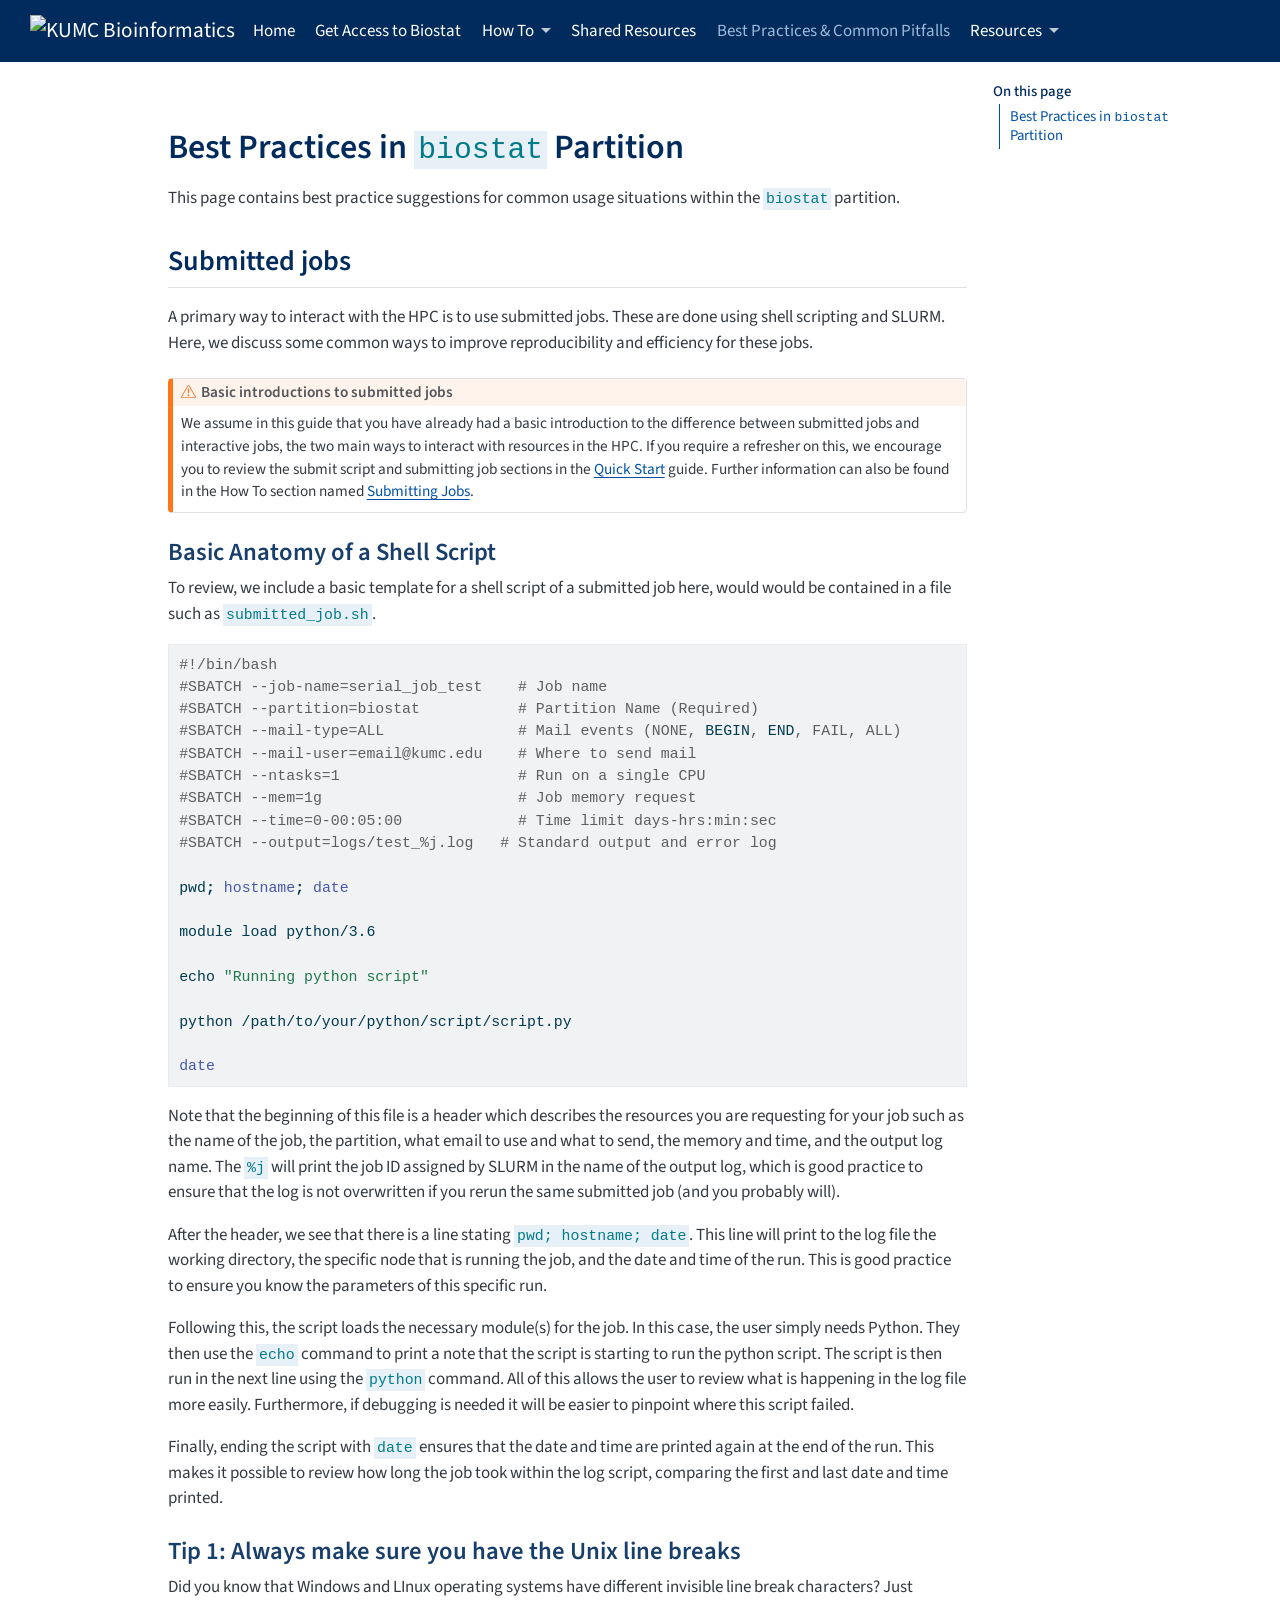
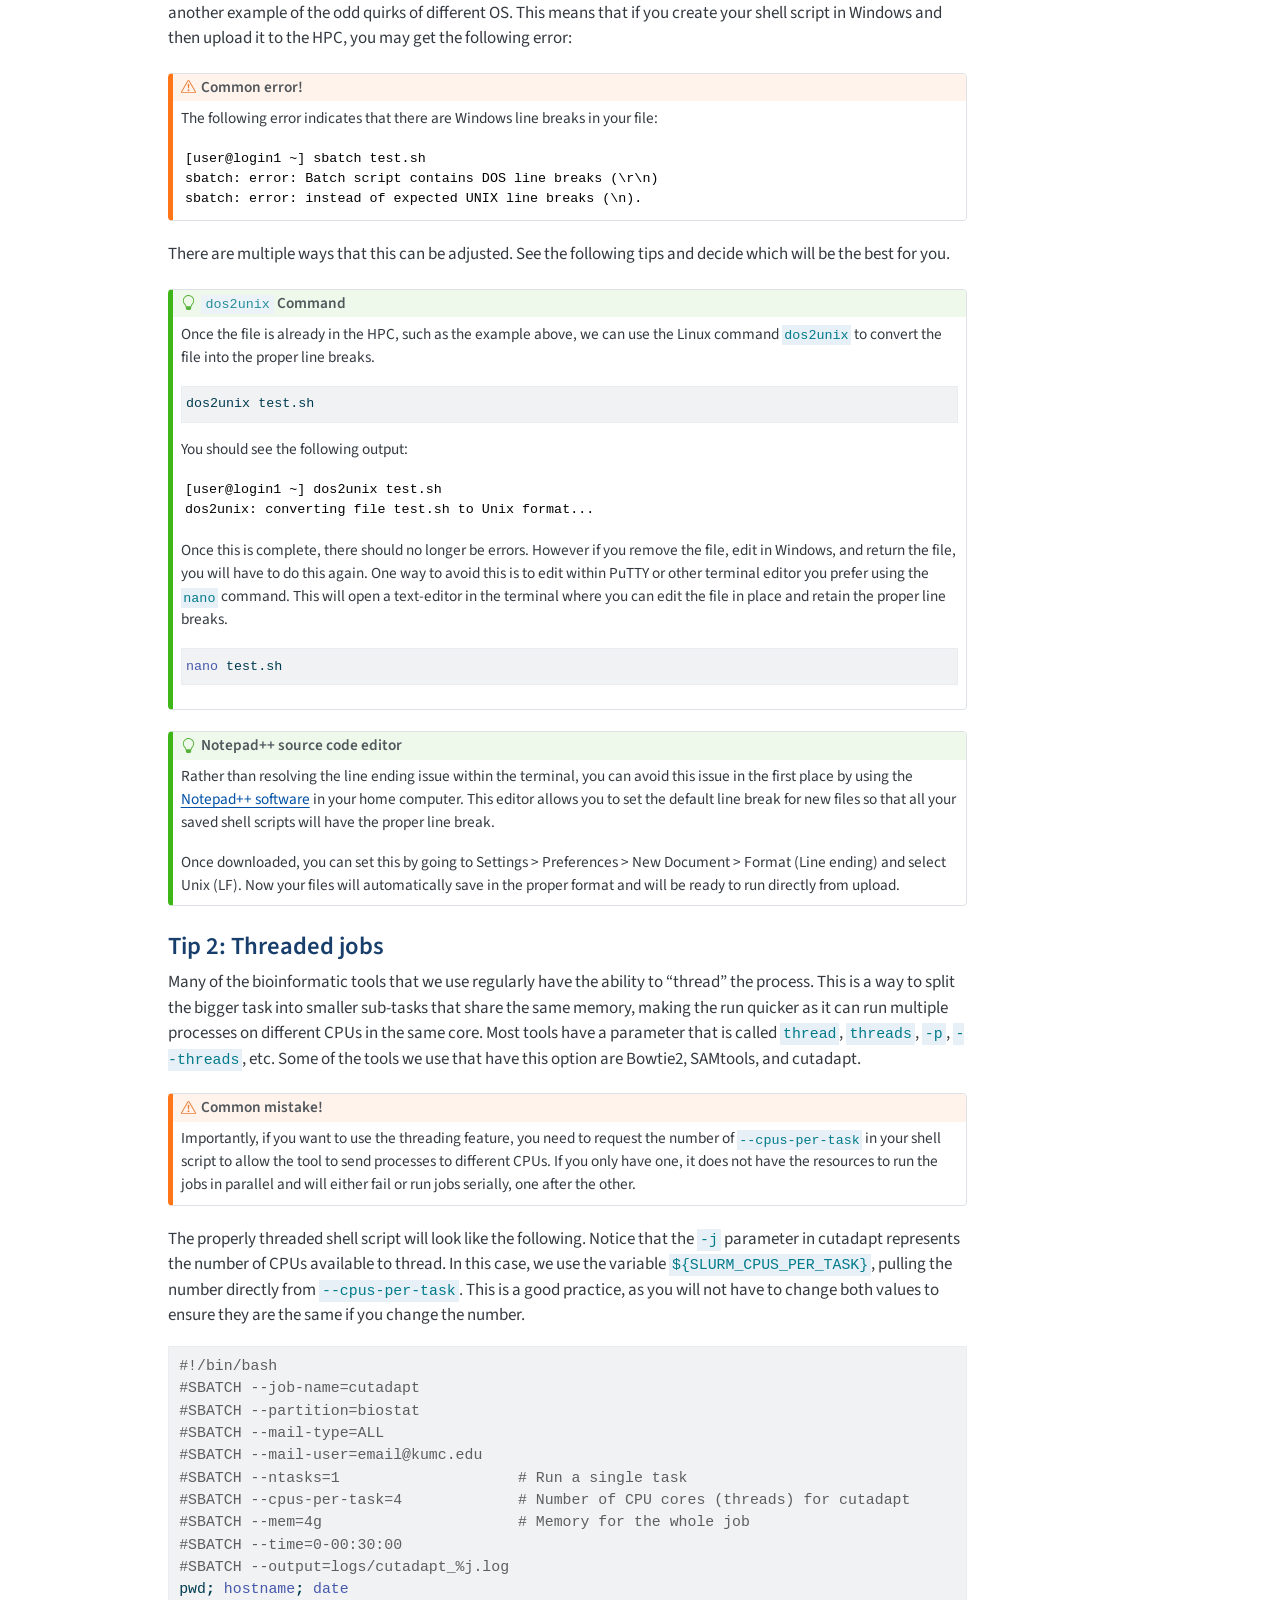
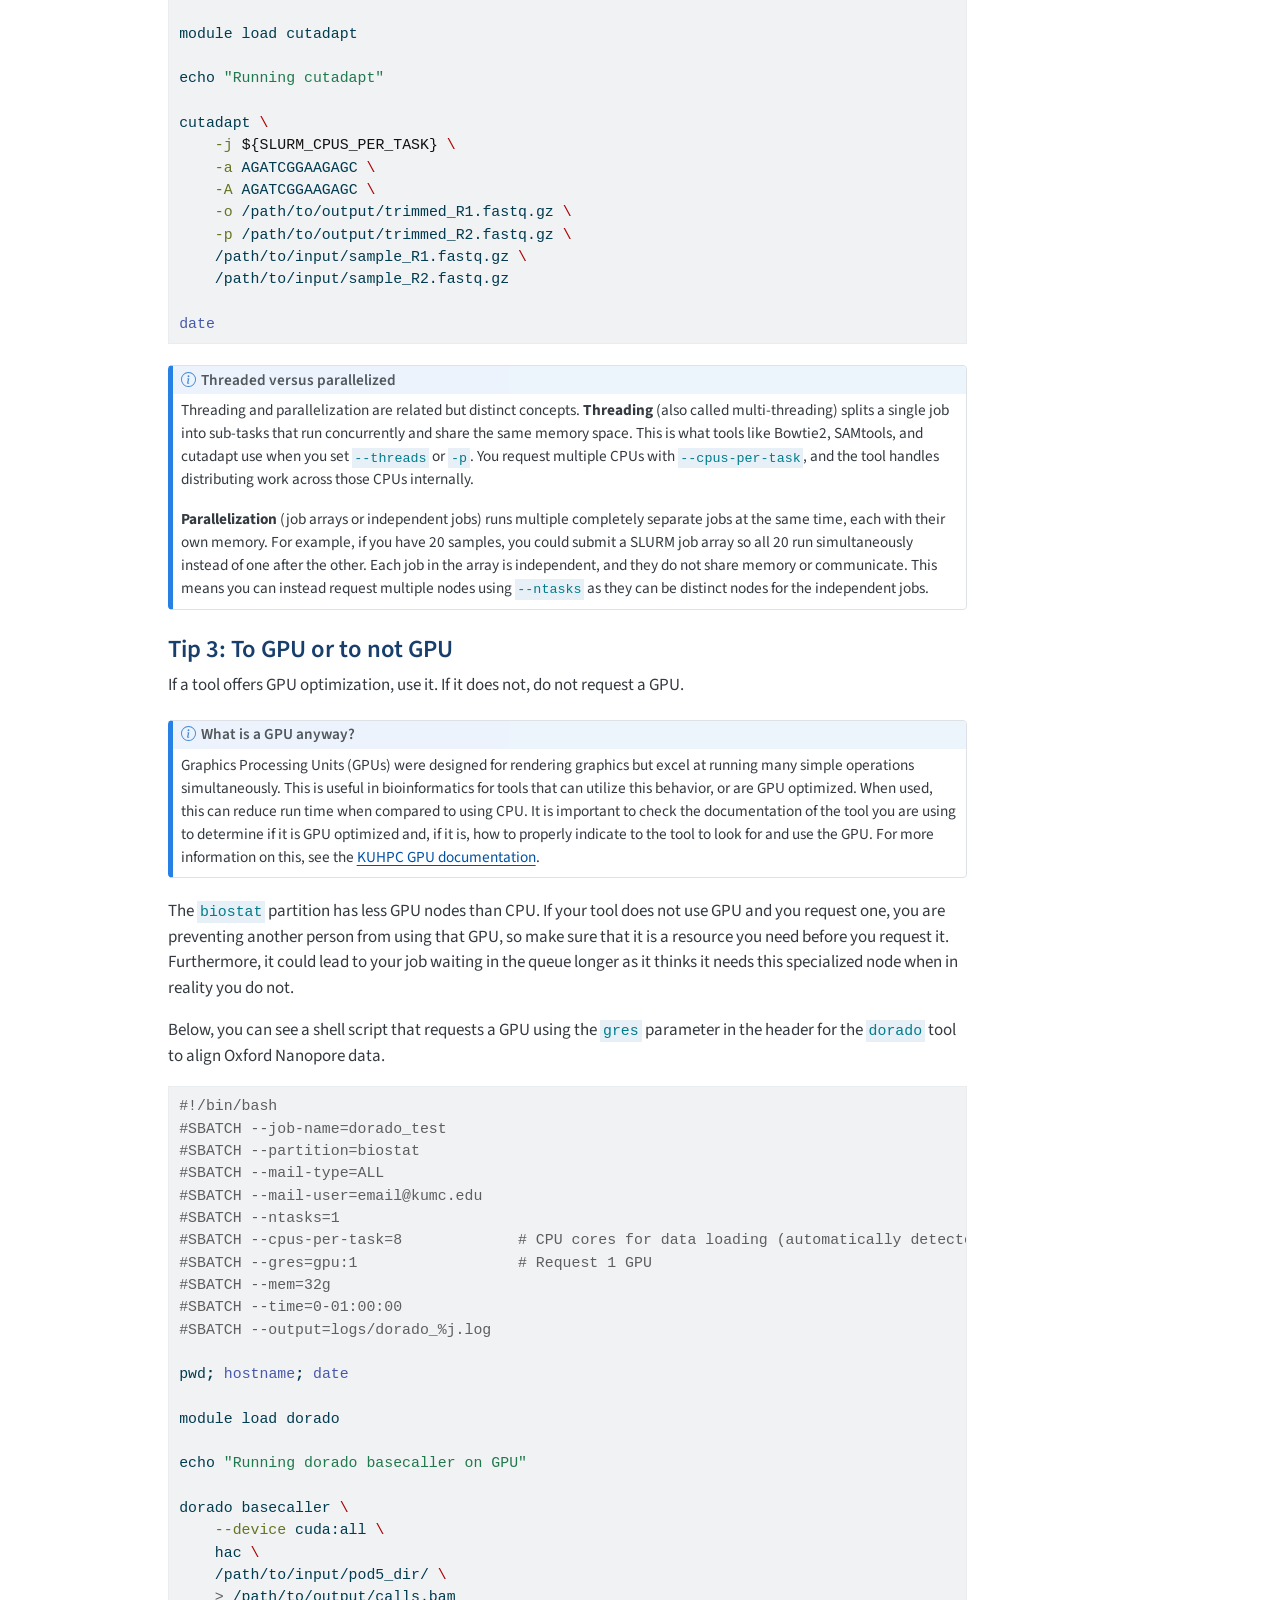
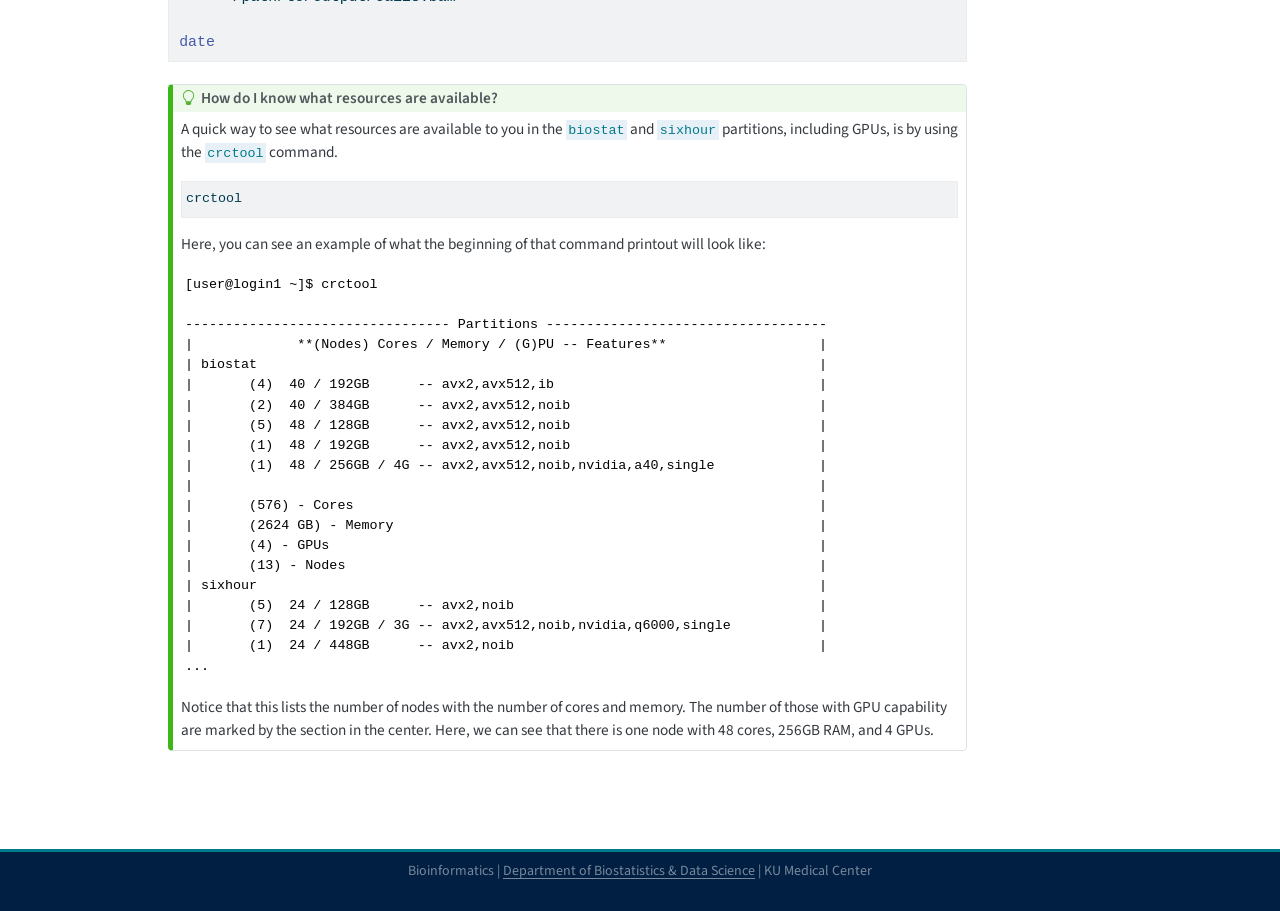
==== commit e08e6d44: "Add terms and get on info" ====
--- a/docs/best-practices.html
+++ b/docs/best-practices.html
@@ -2,13 +2,16 @@
 <html xmlns="http://www.w3.org/1999/xhtml" lang="en" xml:lang="en"><head>
 
 <meta charset="utf-8">
-<meta name="generator" content="quarto-1.8.25">
+<meta name="generator" content="quarto-1.9.36">
 
 <meta name="viewport" content="width=device-width, initial-scale=1.0, user-scalable=yes">
 
 
 <title>best-practices – Bioinformatics</title>
 <style>
+/* Default styles provided by pandoc.
+** See https://pandoc.org/MANUAL.html#variables-for-html for config info.
+*/
 code{white-space: pre-wrap;}
 span.smallcaps{font-variant: small-caps;}
 div.columns{display: flex; gap: min(4vw, 1.5em);}
@@ -67,15 +70,14 @@
 <meta name="quarto:offset" content="./">
 <script src="site_libs/quarto-html/quarto.js" type="module"></script>
 <script src="site_libs/quarto-html/tabsets/tabsets.js" type="module"></script>
-<script src="site_libs/quarto-html/axe/axe-check.js" type="module"></script>
 <script src="site_libs/quarto-html/popper.min.js"></script>
 <script src="site_libs/quarto-html/tippy.umd.min.js"></script>
 <script src="site_libs/quarto-html/anchor.min.js"></script>
 <link href="site_libs/quarto-html/tippy.css" rel="stylesheet">
-<link href="site_libs/quarto-html/quarto-syntax-highlighting-7b89279ff1a6dce999919e0e67d4d9ec.css" rel="stylesheet" id="quarto-text-highlighting-styles">
+<link href="site_libs/quarto-html/quarto-syntax-highlighting-845c23b38eaddc0f92fda52bfe77a8c8.css" rel="stylesheet" id="quarto-text-highlighting-styles">
 <script src="site_libs/bootstrap/bootstrap.min.js"></script>
 <link href="site_libs/bootstrap/bootstrap-icons.css" rel="stylesheet">
-<link href="site_libs/bootstrap/bootstrap-247893eebfcb6f5b0aedf5adb7fff1b5.min.css" rel="stylesheet" append-hash="true" id="quarto-bootstrap" data-mode="light">
+<link href="site_libs/bootstrap/bootstrap-a2218ffa8a7eff3dd507e9193f1d16f3.min.css" rel="stylesheet" append-hash="true" id="quarto-bootstrap" data-mode="light">
 <script id="quarto-search-options" type="application/json">{
   "location": "navbar",
   "copy-button": false,
@@ -129,6 +131,10 @@
     <a class="nav-link" href="./index.html"> 
 <span class="menu-text">Home</span></a>
   </li>  
+  <li class="nav-item">
+    <a class="nav-link" href="./get-access-to-biostat.html"> 
+<span class="menu-text">Get Access to Biostat</span></a>
+  </li>  
   <li class="nav-item dropdown ">
     <a class="nav-link dropdown-toggle" href="#" id="nav-menu-how-to" role="link" data-bs-toggle="dropdown" aria-expanded="false">
  <span class="menu-text">How To</span>
@@ -160,6 +166,17 @@
     <a class="nav-link active" href="./best-practices.html" aria-current="page"> 
 <span class="menu-text">Best Practices &amp; Common Pitfalls</span></a>
   </li>  
+  <li class="nav-item dropdown ">
+    <a class="nav-link dropdown-toggle" href="#" id="nav-menu-resources" role="link" data-bs-toggle="dropdown" aria-expanded="false">
+ <span class="menu-text">Resources</span>
+    </a>
+    <ul class="dropdown-menu" aria-labelledby="nav-menu-resources">    
+        <li>
+    <a class="dropdown-item" href="./terms-of-agreement.html">
+ <span class="dropdown-text">Terms of Agreement</span></a>
+  </li>  
+    </ul>
+  </li>
 </ul>
             <ul class="navbar-nav navbar-nav-scroll ms-auto">
   <li class="nav-item compact">
--- a/docs/site_libs/quarto-html/quarto-syntax-highlighting-845c23b38eaddc0f92fda52bfe77a8c8.css
+++ b/docs/site_libs/quarto-html/quarto-syntax-highlighting-845c23b38eaddc0f92fda52bfe77a8c8.css
@@ -0,0 +1,236 @@
+/* quarto syntax highlight colors */
+:root {
+  --quarto-hl-ot-color: #003B4F;
+  --quarto-hl-at-color: #657422;
+  --quarto-hl-ss-color: #20794D;
+  --quarto-hl-an-color: #5E5E5E;
+  --quarto-hl-fu-color: #4758AB;
+  --quarto-hl-st-color: #20794D;
+  --quarto-hl-cf-color: #003B4F;
+  --quarto-hl-op-color: #5E5E5E;
+  --quarto-hl-er-color: #AD0000;
+  --quarto-hl-bn-color: #AD0000;
+  --quarto-hl-al-color: #AD0000;
+  --quarto-hl-va-color: #111111;
+  --quarto-hl-bu-color: inherit;
+  --quarto-hl-ex-color: inherit;
+  --quarto-hl-pp-color: #AD0000;
+  --quarto-hl-in-color: #5E5E5E;
+  --quarto-hl-vs-color: #20794D;
+  --quarto-hl-wa-color: #5E5E5E;
+  --quarto-hl-do-color: #5E5E5E;
+  --quarto-hl-im-color: #00769E;
+  --quarto-hl-ch-color: #20794D;
+  --quarto-hl-dt-color: #AD0000;
+  --quarto-hl-fl-color: #AD0000;
+  --quarto-hl-co-color: #5E5E5E;
+  --quarto-hl-cv-color: #5E5E5E;
+  --quarto-hl-cn-color: #8f5902;
+  --quarto-hl-sc-color: #5E5E5E;
+  --quarto-hl-dv-color: #AD0000;
+  --quarto-hl-kw-color: #003B4F;
+}
+
+/* other quarto variables */
+:root {
+  --quarto-font-monospace: SFMono-Regular, Menlo, Monaco, Consolas, "Liberation Mono", "Courier New", monospace;
+}
+
+/* syntax highlight based on Pandoc's rules */
+pre > code.sourceCode > span {
+  color: #003B4F;
+}
+
+code.sourceCode > span {
+  color: #003B4F;
+}
+
+div.sourceCode,
+div.sourceCode pre.sourceCode {
+  color: #003B4F;
+}
+
+/* Normal */
+code span {
+  color: #003B4F;
+}
+
+/* Alert */
+code span.al {
+  color: #AD0000;
+  font-style: inherit;
+}
+
+/* Annotation */
+code span.an {
+  color: #5E5E5E;
+  font-style: inherit;
+}
+
+/* Attribute */
+code span.at {
+  color: #657422;
+  font-style: inherit;
+}
+
+/* BaseN */
+code span.bn {
+  color: #AD0000;
+  font-style: inherit;
+}
+
+/* BuiltIn */
+code span.bu {
+  font-style: inherit;
+}
+
+/* ControlFlow */
+code span.cf {
+  color: #003B4F;
+  font-weight: bold;
+  font-style: inherit;
+}
+
+/* Char */
+code span.ch {
+  color: #20794D;
+  font-style: inherit;
+}
+
+/* Constant */
+code span.cn {
+  color: #8f5902;
+  font-style: inherit;
+}
+
+/* Comment */
+code span.co {
+  color: #5E5E5E;
+  font-style: inherit;
+}
+
+/* CommentVar */
+code span.cv {
+  color: #5E5E5E;
+  font-style: italic;
+}
+
+/* Documentation */
+code span.do {
+  color: #5E5E5E;
+  font-style: italic;
+}
+
+/* DataType */
+code span.dt {
+  color: #AD0000;
+  font-style: inherit;
+}
+
+/* DecVal */
+code span.dv {
+  color: #AD0000;
+  font-style: inherit;
+}
+
+/* Error */
+code span.er {
+  color: #AD0000;
+  font-style: inherit;
+}
+
+/* Extension */
+code span.ex {
+  font-style: inherit;
+}
+
+/* Float */
+code span.fl {
+  color: #AD0000;
+  font-style: inherit;
+}
+
+/* Function */
+code span.fu {
+  color: #4758AB;
+  font-style: inherit;
+}
+
+/* Import */
+code span.im {
+  color: #00769E;
+  font-style: inherit;
+}
+
+/* Information */
+code span.in {
+  color: #5E5E5E;
+  font-style: inherit;
+}
+
+/* Keyword */
+code span.kw {
+  color: #003B4F;
+  font-weight: bold;
+  font-style: inherit;
+}
+
+/* Operator */
+code span.op {
+  color: #5E5E5E;
+  font-style: inherit;
+}
+
+/* Other */
+code span.ot {
+  color: #003B4F;
+  font-style: inherit;
+}
+
+/* Preprocessor */
+code span.pp {
+  color: #AD0000;
+  font-style: inherit;
+}
+
+/* SpecialChar */
+code span.sc {
+  color: #5E5E5E;
+  font-style: inherit;
+}
+
+/* SpecialString */
+code span.ss {
+  color: #20794D;
+  font-style: inherit;
+}
+
+/* String */
+code span.st {
+  color: #20794D;
+  font-style: inherit;
+}
+
+/* Variable */
+code span.va {
+  color: #111111;
+  font-style: inherit;
+}
+
+/* VerbatimString */
+code span.vs {
+  color: #20794D;
+  font-style: inherit;
+}
+
+/* Warning */
+code span.wa {
+  color: #5E5E5E;
+  font-style: italic;
+}
+
+.prevent-inlining {
+  content: "</";
+}
+
+/*# sourceMappingURL=ac89f0bb514bba72461919f78549e31c.css.map */
